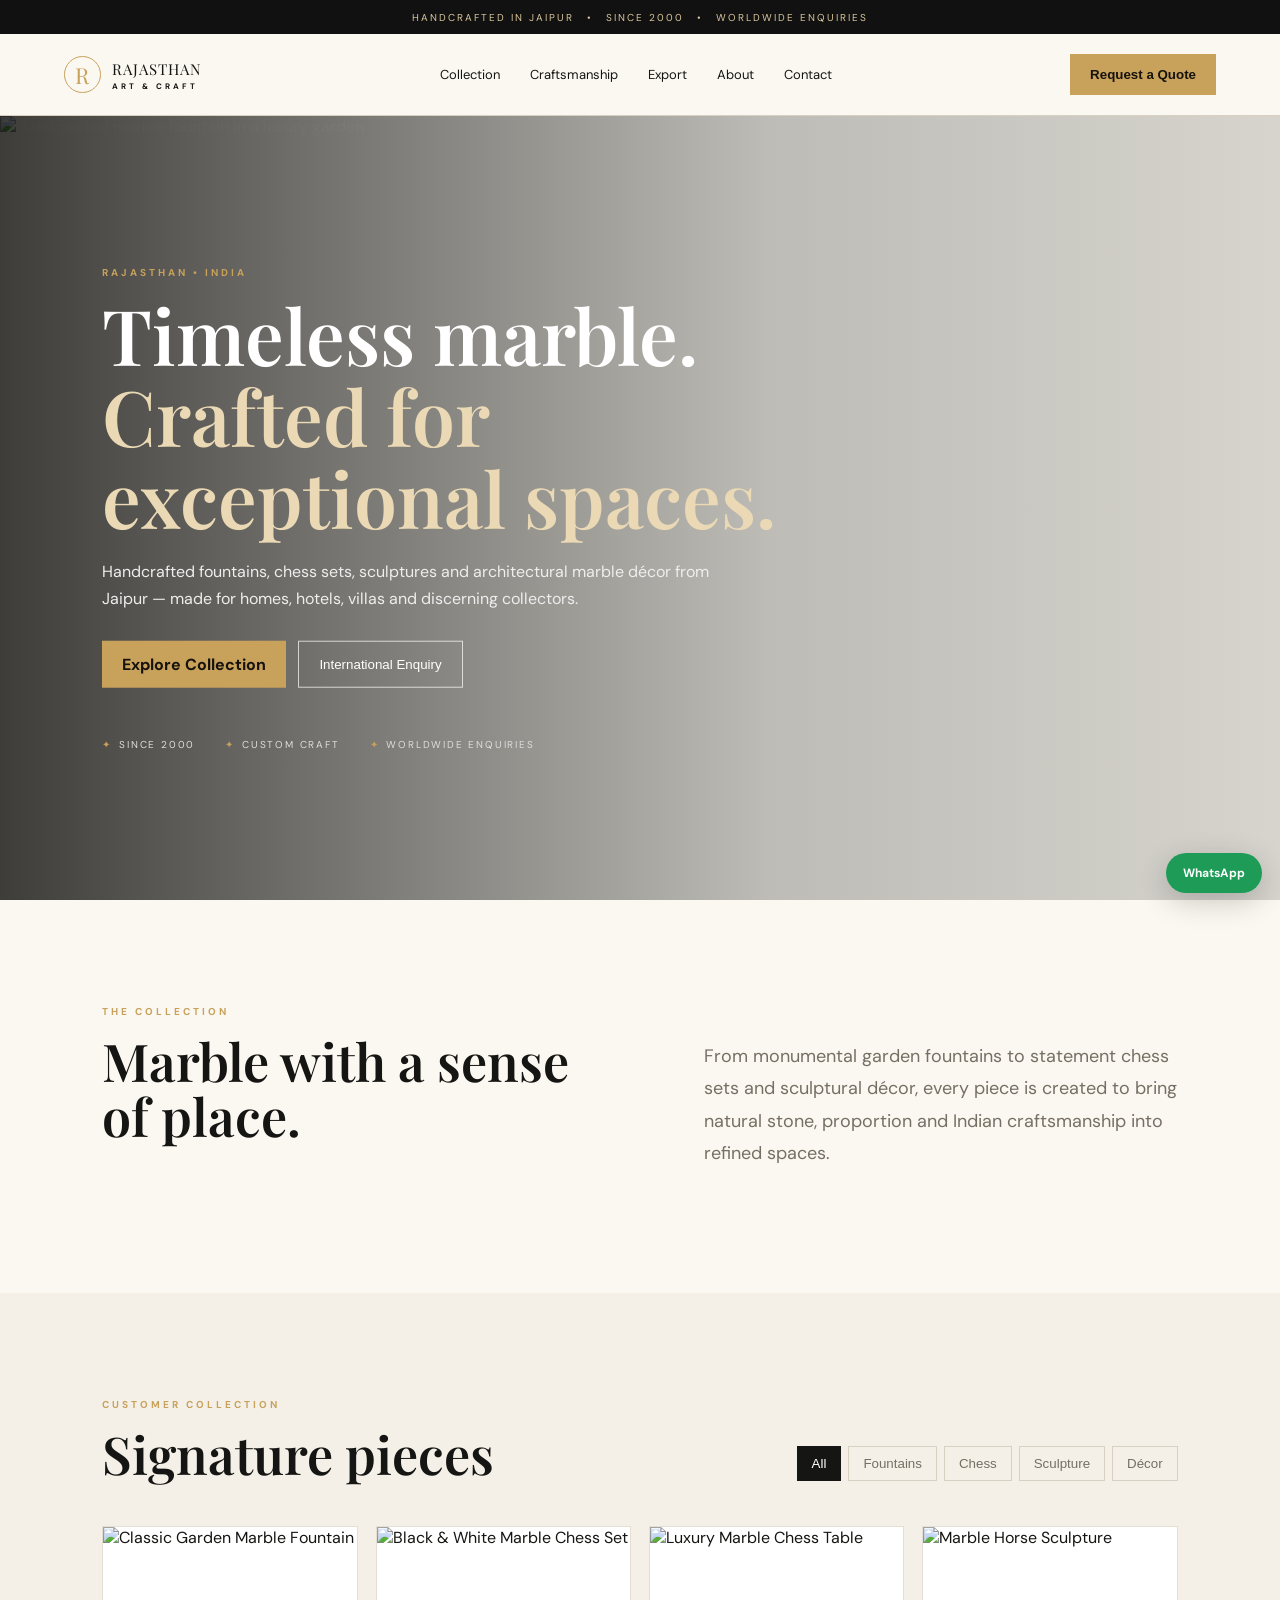
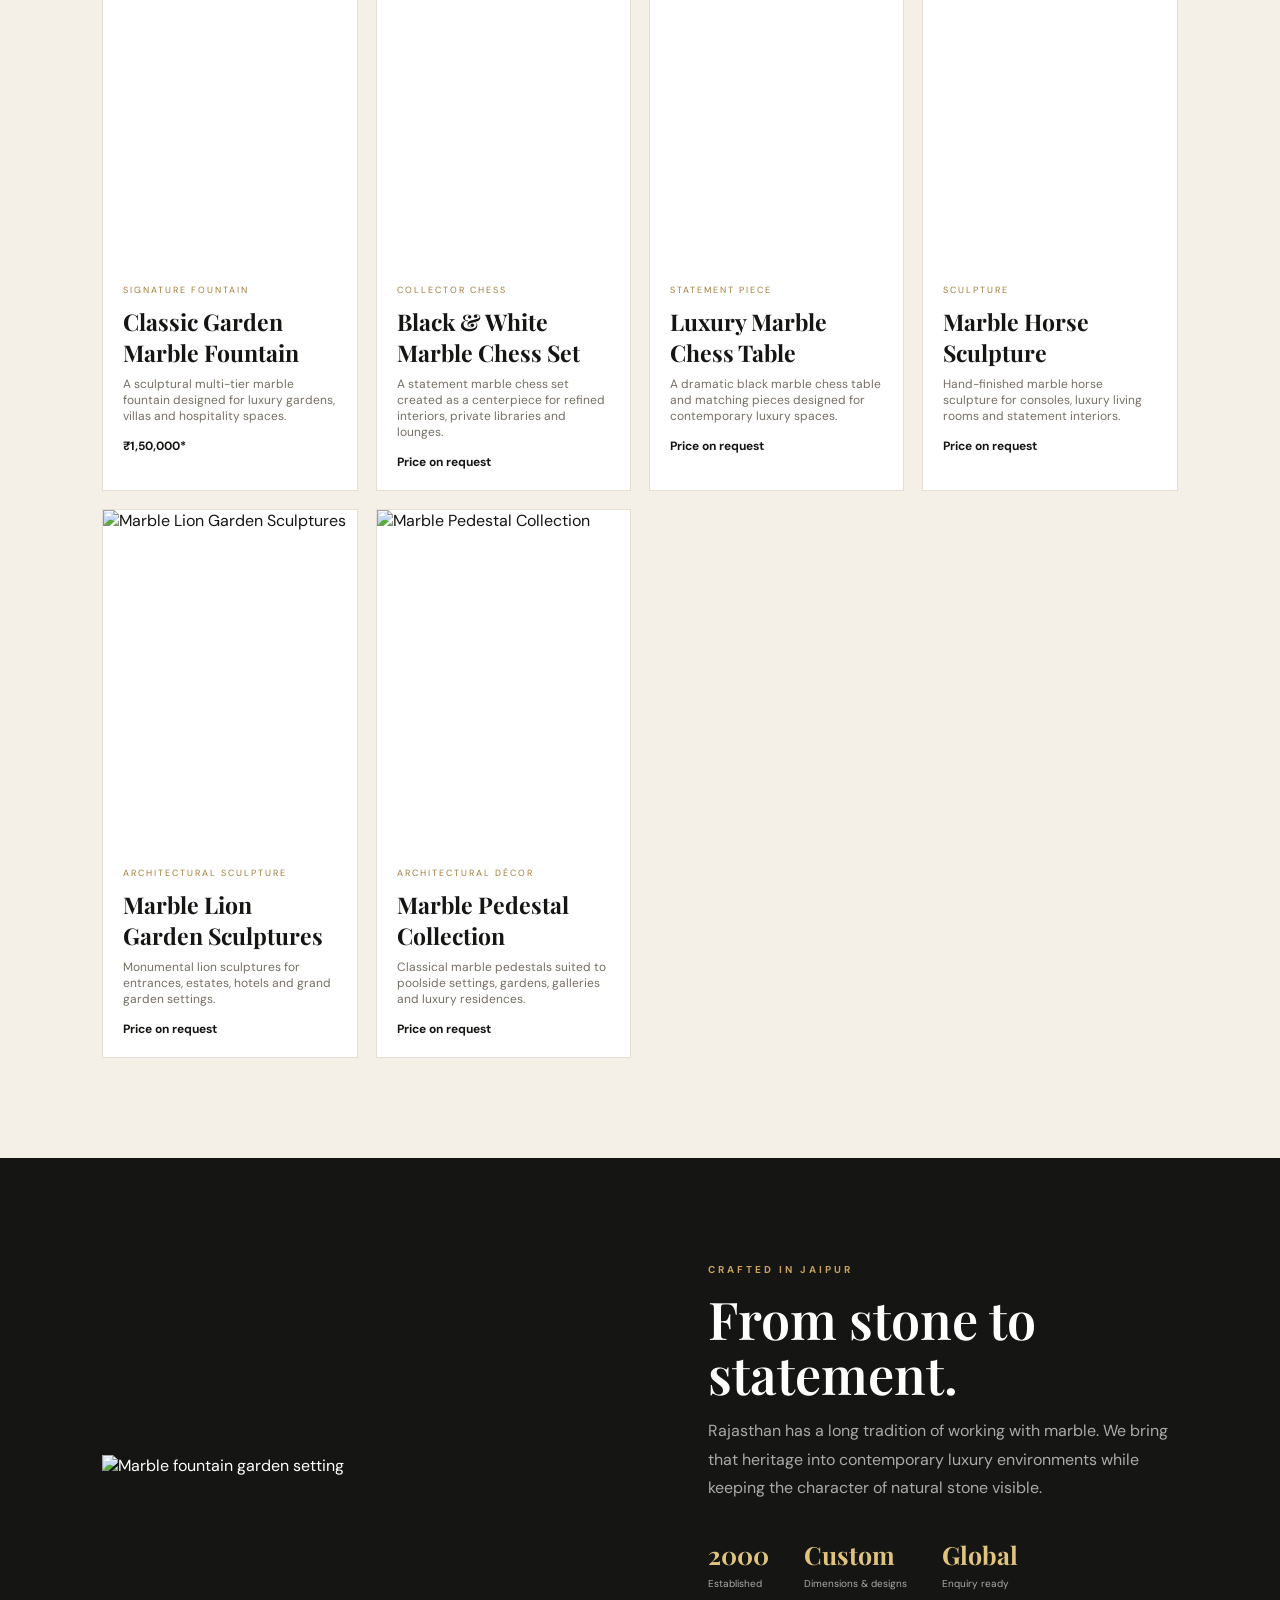
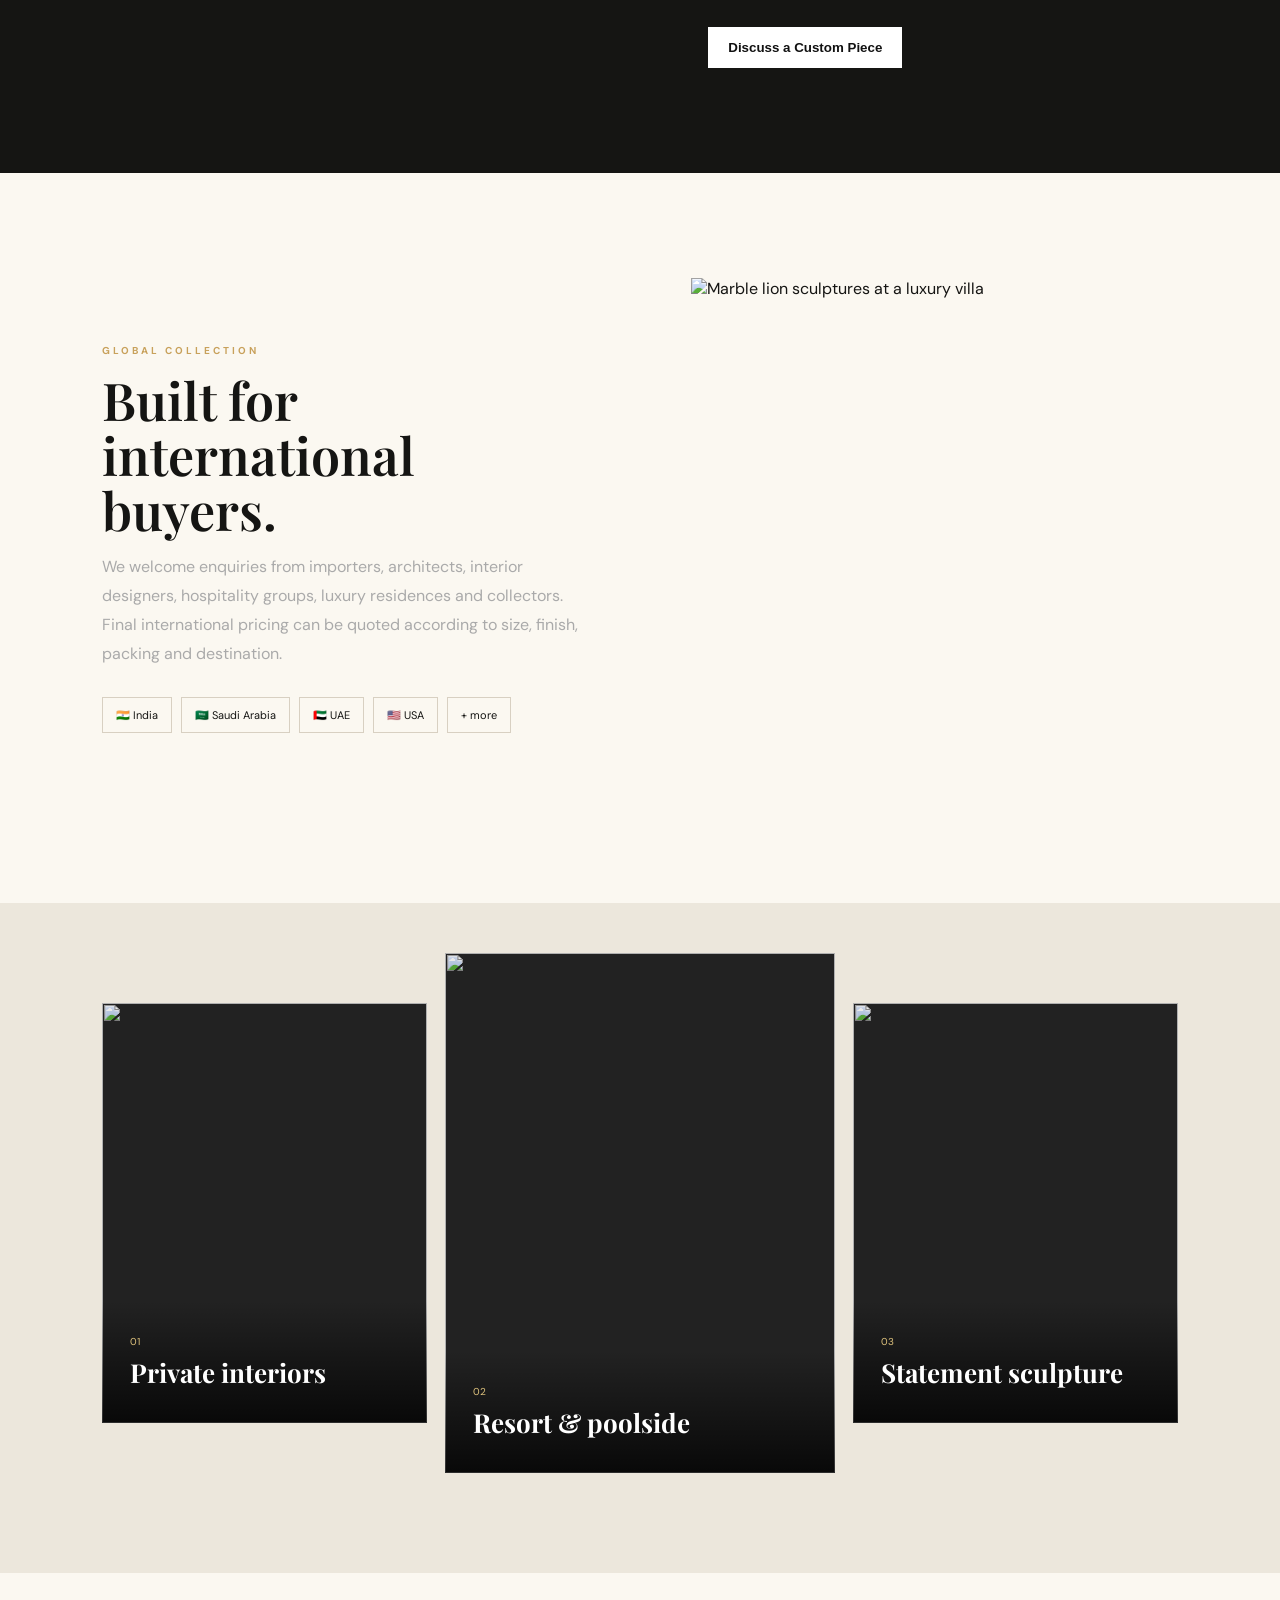
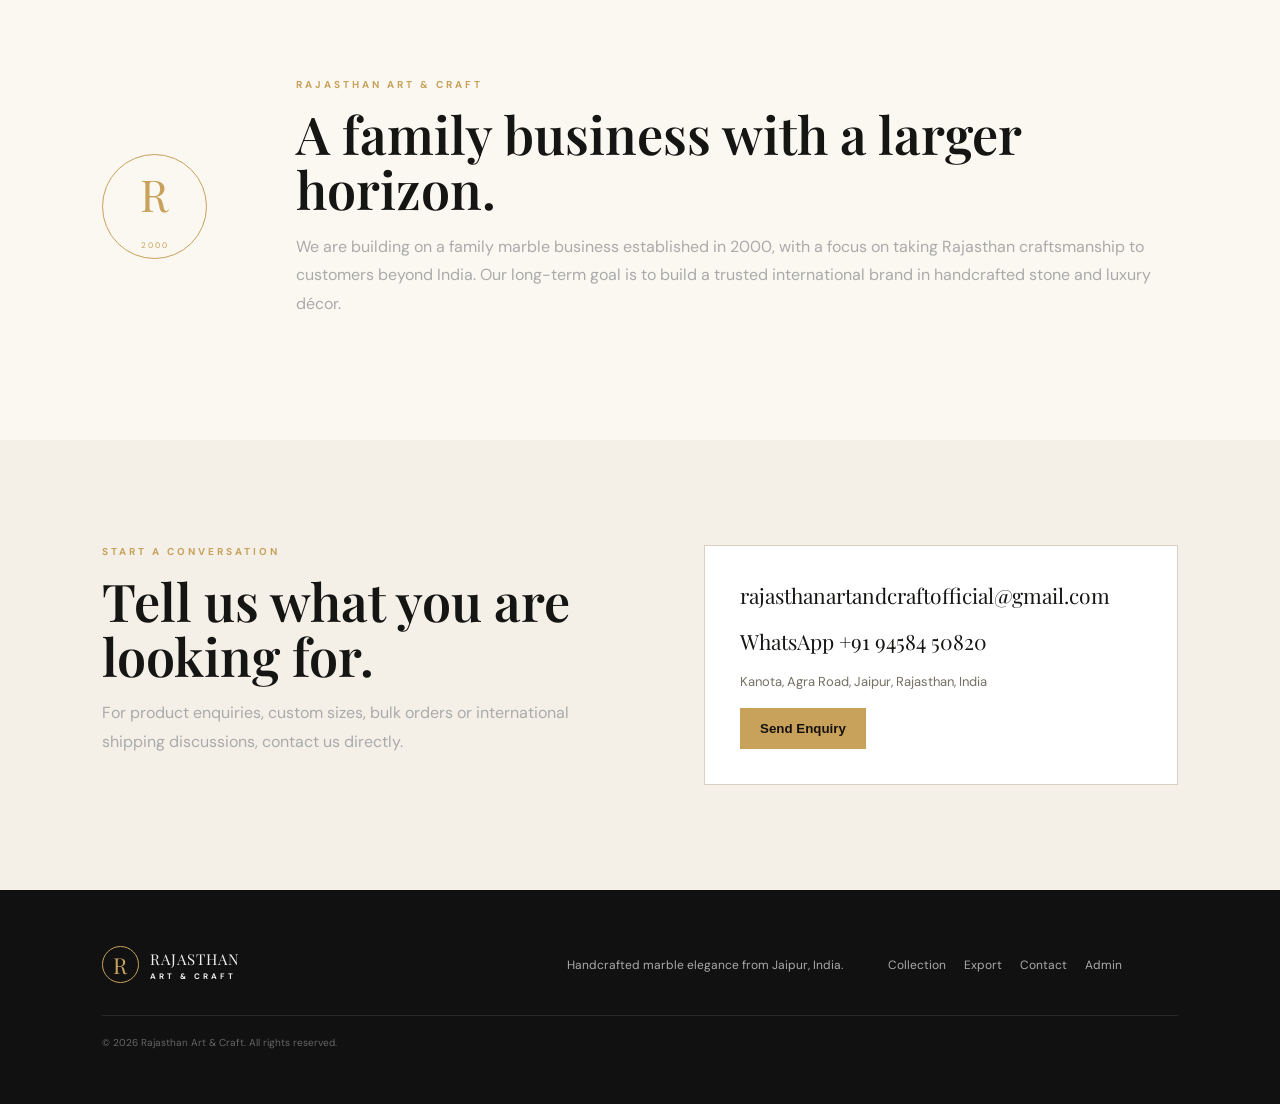
==== index.html @ fe8ddb17 "Add files via upload Rajasthan art and craft website" ====
<!doctype html>
<html lang="en">
<head>
<meta charset="utf-8"><meta name="viewport" content="width=device-width,initial-scale=1">
<meta name="description" content="Rajasthan Art & Craft — handcrafted marble fountains, chess, sculptures and architectural décor from Jaipur, India. Since 2000.">
<title>Rajasthan Art & Craft | Timeless Marble, Crafted in Jaipur</title>
<link rel="preconnect" href="https://fonts.googleapis.com"><link rel="preconnect" href="https://fonts.gstatic.com" crossorigin>
<link href="https://fonts.googleapis.com/css2?family=DM+Sans:wght@400;500;600;700&family=Playfair+Display:wght@500;600;700&display=swap" rel="stylesheet">
<link rel="stylesheet" href="style.css">
</head>
<body>
<div class="topbar">HANDCRAFTED IN JAIPUR <span>•</span> SINCE 2000 <span>•</span> WORLDWIDE ENQUIRIES</div>
<header class="nav"><a class="brand" href="#home"><span class="mark">R</span><span>RAJASTHAN <b>ART & CRAFT</b></span></a><button class="menu" aria-label="menu">☰</button><nav><a href="#collection">Collection</a><a href="#craft">Craftsmanship</a><a href="#export">Export</a><a href="#about">About</a><a href="#contact">Contact</a></nav><button class="navquote" onclick="openQuote()">Request a Quote</button></header>
<main>
<section id="home" class="hero"><img src="assets/fountain-hero.jpg" alt="Handcrafted marble fountain in a luxury garden"><div class="shade"></div><div class="heroCopy"><p class="eyebrow">RAJASTHAN • INDIA</p><h1>Timeless marble.<br><em>Crafted for exceptional spaces.</em></h1><p>Handcrafted fountains, chess sets, sculptures and architectural marble décor from Jaipur — made for homes, hotels, villas and discerning collectors.</p><div class="actions"><a class="goldbtn" href="#collection">Explore Collection</a><button class="linebtn" onclick="openQuote()">International Enquiry</button></div><div class="heroMeta"><span>Since 2000</span><span>Custom Craft</span><span>Worldwide Enquiries</span></div></div></section>
<section class="intro"><div><p class="eyebrow">THE COLLECTION</p><h2>Marble with a sense of place.</h2></div><p>From monumental garden fountains to statement chess sets and sculptural décor, every piece is created to bring natural stone, proportion and Indian craftsmanship into refined spaces.</p></section>
<section id="collection" class="collection"><div class="sectionHead"><div><p class="eyebrow">CUSTOMER COLLECTION</p><h2>Signature pieces</h2></div><div class="filters"><button class="active" data-cat="all">All</button><button data-cat="Fountains">Fountains</button><button data-cat="Chess">Chess</button><button data-cat="Sculpture">Sculpture</button><button data-cat="Décor">Décor</button></div></div><div class="grid" id="productGrid"></div></section>
<section id="craft" class="craft"><div class="craftImg"><img src="assets/marble-fountain-garden.jpg" alt="Marble fountain garden setting"></div><div class="craftCopy"><p class="eyebrow">CRAFTED IN JAIPUR</p><h2>From stone to statement.</h2><p>Rajasthan has a long tradition of working with marble. We bring that heritage into contemporary luxury environments while keeping the character of natural stone visible.</p><div class="stats"><div><strong>2000</strong><span>Established</span></div><div><strong>Custom</strong><span>Dimensions & designs</span></div><div><strong>Global</strong><span>Enquiry ready</span></div></div><button class="darkbtn" onclick="openQuote()">Discuss a Custom Piece</button></div></section>
<section id="export" class="export"><div><p class="eyebrow">GLOBAL COLLECTION</p><h2>Built for international buyers.</h2><p>We welcome enquiries from importers, architects, interior designers, hospitality groups, luxury residences and collectors. Final international pricing can be quoted according to size, finish, packing and destination.</p><div class="countryPills"><span>🇮🇳 India</span><span>🇸🇦 Saudi Arabia</span><span>🇦🇪 UAE</span><span>🇺🇸 USA</span><span>+ more</span></div></div><img src="assets/marble-lions.jpg" alt="Marble lion sculptures at a luxury villa"></section>
<section class="lifestyle"><div class="lifeCard"><img src="assets/marble-chess-library.jpg"><div><span>01</span><h3>Private interiors</h3></div></div><div class="lifeCard tall"><img src="assets/marble-pedestals.jpg"><div><span>02</span><h3>Resort & poolside</h3></div></div><div class="lifeCard"><img src="assets/marble-horse.jpg"><div><span>03</span><h3>Statement sculpture</h3></div></div></section>
<section id="about" class="about"><div class="seal">R<br><small>2000</small></div><div><p class="eyebrow">RAJASTHAN ART & CRAFT</p><h2>A family business with a larger horizon.</h2><p>We are building on a family marble business established in 2000, with a focus on taking Rajasthan craftsmanship to customers beyond India. Our long-term goal is to build a trusted international brand in handcrafted stone and luxury décor.</p></div></section>
<section id="contact" class="contact"><div><p class="eyebrow">START A CONVERSATION</p><h2>Tell us what you are looking for.</h2><p>For product enquiries, custom sizes, bulk orders or international shipping discussions, contact us directly.</p></div><div class="contactBox"><a href="mailto:rajasthanartandcraftofficial@gmail.com">rajasthanartandcraftofficial@gmail.com</a><a href="https://wa.me/919458450820" target="_blank">WhatsApp +91 94584 50820</a><span>Kanota, Agra Road, Jaipur, Rajasthan, India</span><button class="goldbtn" onclick="openQuote()">Send Enquiry</button></div></section>
</main>
<footer><div class="brand foot"><span class="mark">R</span><span>RAJASTHAN <b>ART & CRAFT</b></span></div><p>Handcrafted marble elegance from Jaipur, India.</p><div><a href="#collection">Collection</a><a href="#export">Export</a><a href="#contact">Contact</a><a href="admin.html">Admin</a></div><small>© 2026 Rajasthan Art & Craft. All rights reserved.</small></footer>
<div class="wa"><a href="https://wa.me/919458450820" target="_blank">WhatsApp</a></div>
<div class="modal" id="productModal"><div class="modalPanel"><button class="close" onclick="closeModal('productModal')">×</button><div id="productDetail"></div></div></div>
<div class="modal" id="quoteModal"><div class="quotePanel"><button class="close" onclick="closeModal('quoteModal')">×</button><p class="eyebrow">INTERNATIONAL ENQUIRY</p><h2>Request a quote</h2><p>Tell us the product, quantity and destination. We'll contact you directly.</p><form id="quoteForm"><input required name="name" placeholder="Your name"><input required name="country" placeholder="Country"><input name="product" placeholder="Product / collection"><input name="quantity" placeholder="Quantity"><textarea required name="message" placeholder="Message, size or requirements"></textarea><button class="goldbtn" type="submit">Send via Email</button></form><p class="tiny">Or email: rajasthanartandcraftofficial@gmail.com</p></div></div>
<script src="app.js"></script>
</body></html>
---- style.css ----
:root{--ink:#151513;--paper:#f4f0e8;--cream:#fbf8f1;--gold:#c8a15b;--gold2:#e0c47e;--muted:#756f64;--line:#d8d0c2}*{box-sizing:border-box}html{scroll-behavior:smooth}body{margin:0;background:var(--cream);color:var(--ink);font-family:'DM Sans',sans-serif}a{text-decoration:none;color:inherit}.topbar{height:34px;background:#111;color:#d9c69d;display:flex;align-items:center;justify-content:center;gap:13px;font-size:10px;letter-spacing:2px}.nav{height:82px;padding:0 5vw;display:flex;align-items:center;justify-content:space-between;background:rgba(251,248,241,.96);position:sticky;top:0;z-index:20;border-bottom:1px solid var(--line);backdrop-filter:blur(12px)}.brand{display:flex;align-items:center;gap:11px;font-family:'Playfair Display';font-size:15px;letter-spacing:1px}.brand b{display:block;font-family:'DM Sans';font-size:8px;letter-spacing:3px;margin-top:2px}.mark,.seal{width:37px;height:37px;border:1px solid var(--gold);border-radius:50%;display:grid;place-items:center;color:var(--gold);font-family:'Playfair Display';font-size:22px}.nav nav{display:flex;gap:30px;font-size:13px}.nav nav a:hover{color:#a27b39}.navquote,.goldbtn{background:var(--gold);border:0;color:#16130e;padding:13px 20px;font-weight:700;cursor:pointer}.menu{display:none;background:none;border:0;font-size:22px}.hero{height:calc(100vh - 116px);min-height:620px;position:relative;color:white;overflow:hidden}.hero>img{width:100%;height:100%;object-fit:cover}.shade{position:absolute;inset:0;background:linear-gradient(90deg,rgba(8,8,6,.78),rgba(8,8,6,.25) 60%,rgba(8,8,6,.15))}.heroCopy{position:absolute;left:8vw;top:50%;transform:translateY(-50%);max-width:700px}.eyebrow{font-size:10px;letter-spacing:3px;color:var(--gold);font-weight:700;margin:0 0 15px}.hero h1,h2{font-family:'Playfair Display';font-weight:600;line-height:1.06}.hero h1{font-size:clamp(45px,6vw,82px);margin:0 0 20px}.hero h1 em{color:#ead9b4;font-style:normal}.heroCopy>p:not(.eyebrow){font-size:16px;line-height:1.7;max-width:620px;color:#eee}.actions{display:flex;gap:12px;margin-top:28px}.linebtn{background:transparent;border:1px solid rgba(255,255,255,.7);color:#fff;padding:13px 20px;cursor:pointer}.heroMeta{display:flex;gap:30px;margin-top:50px;font-size:10px;letter-spacing:1.8px;text-transform:uppercase;color:#ddd}.heroMeta span:before{content:'✦';color:var(--gold);margin-right:7px}.intro,.sectionHead,.craft,.export,.about,.contact{padding:105px 8vw}.intro{display:grid;grid-template-columns:1fr 1fr;gap:10vw}.intro h2,.sectionHead h2,.craft h2,.export h2,.about h2,.contact h2{font-size:52px;margin:0}.intro>p{font-size:18px;line-height:1.8;color:var(--muted);margin-top:35px}.collection{background:var(--paper);padding-bottom:100px}.sectionHead{padding-bottom:45px;display:flex;align-items:end;justify-content:space-between}.filters{display:flex;gap:7px;flex-wrap:wrap;justify-content:flex-end}.filters button{border:1px solid var(--line);background:transparent;padding:9px 14px;color:var(--muted);cursor:pointer}.filters button.active,.filters button:hover{background:var(--ink);color:white;border-color:var(--ink)}.grid{display:grid;grid-template-columns:repeat(4,1fr);gap:18px;padding:0 8vw}.card{background:#fff;cursor:pointer;overflow:hidden;border:1px solid #e4ded3}.cardImg{height:330px;position:relative;overflow:hidden}.cardImg img{width:100%;height:100%;object-fit:cover;transition:transform .7s}.card:hover img{transform:scale(1.04)}.cardBody{padding:20px}.tag{font-size:9px;letter-spacing:2px;color:#a27b39;text-transform:uppercase}.card h3{font-family:'Playfair Display';font-size:23px;margin:8px 0}.card p{font-size:12px;color:var(--muted);margin:0 0 14px}.price{font-size:12px;font-weight:700}.craft{background:var(--ink);color:white;display:grid;grid-template-columns:1.1fr 1fr;gap:7vw;align-items:center}.craftImg img{width:100%;height:600px;object-fit:cover}.craftCopy>p:not(.eyebrow),.export p:not(.eyebrow),.about p:not(.eyebrow),.contact p:not(.eyebrow){line-height:1.8;color:#aaa}.stats{display:flex;gap:35px;margin:35px 0}.stats strong{display:block;font-family:'Playfair Display';font-size:25px;color:var(--gold2)}.stats span{font-size:10px;color:#aaa}.darkbtn{background:white;color:#111;border:0;padding:13px 20px;font-weight:700}.export{display:grid;grid-template-columns:1fr 1fr;gap:8vw;align-items:center}.export img{width:100%;height:520px;object-fit:cover}.countryPills{display:flex;gap:9px;flex-wrap:wrap;margin-top:28px}.countryPills span{padding:10px 13px;border:1px solid var(--line);font-size:11px}.lifestyle{padding:100px 8vw;display:grid;grid-template-columns:1fr 1.2fr 1fr;gap:18px;background:#ece7dc}.lifeCard{height:420px;position:relative;overflow:hidden;background:#222}.lifeCard.tall{height:520px;margin-top:-50px}.lifeCard img{width:100%;height:100%;object-fit:cover;opacity:.9;transition:transform .7s}.lifeCard:hover img{transform:scale(1.04)}.lifeCard div{position:absolute;bottom:0;left:0;right:0;padding:28px;background:linear-gradient(transparent,rgba(0,0,0,.75));color:#fff}.lifeCard span{color:var(--gold2);font-size:10px}.lifeCard h3{font-family:'Playfair Display';font-size:26px;margin:5px 0}.about{display:grid;grid-template-columns:130px 1fr;gap:5vw;align-items:center}.seal{width:105px;height:105px;font-size:44px}.seal small{font-family:'DM Sans';font-size:8px;letter-spacing:2px}.contact{background:var(--paper);display:grid;grid-template-columns:1fr 1fr;gap:10vw}.contactBox{background:white;border:1px solid var(--line);padding:35px;display:flex;flex-direction:column;gap:18px}.contactBox a{font-family:'Playfair Display';font-size:21px}.contactBox span{color:var(--muted);font-size:13px}.contactBox .goldbtn{align-self:flex-start}footer{background:#111;color:#aaa;padding:55px 8vw;display:grid;grid-template-columns:1.5fr 1fr 1fr;gap:30px;align-items:center}footer .brand{color:#eee}footer p{font-size:12px}footer div:last-of-type{display:flex;gap:18px;font-size:12px}footer small{grid-column:1/-1;font-size:10px;color:#666;border-top:1px solid #292929;padding-top:20px}.wa{position:fixed;right:18px;bottom:18px;z-index:25}.wa a{background:#1d9b57;color:white;padding:12px 17px;border-radius:30px;font-size:12px;font-weight:700;box-shadow:0 8px 30px #0003}.modal{display:none;position:fixed;inset:0;background:#000b;z-index:100;align-items:center;justify-content:center;padding:20px}.modal.open{display:flex}.modalPanel{background:var(--cream);max-width:1050px;width:100%;max-height:92vh;overflow:auto;position:relative}.close{position:absolute;right:15px;top:10px;background:#111;color:white;border:0;border-radius:50%;width:38px;height:38px;font-size:25px;z-index:2;cursor:pointer}.detail{display:grid;grid-template-columns:1.1fr 1fr}.detailGallery{background:#171717;padding:25px}.detailMain{width:100%;height:580px;object-fit:cover}.thumbs{display:flex;gap:8px;margin-top:8px;overflow:auto}.thumbs img{width:72px;height:72px;object-fit:cover;cursor:pointer;opacity:.65}.thumbs img:hover{opacity:1}.detailInfo{padding:60px 45px}.detailInfo h2{font-size:48px}.detailInfo p{line-height:1.7;color:var(--muted)}.specs{border-top:1px solid var(--line);border-bottom:1px solid var(--line);padding:15px 0;margin:25px 0}.specs div{display:flex;justify-content:space-between;padding:7px 0;font-size:12px}.quotePanel{background:var(--cream);padding:45px;max-width:560px;width:100%;position:relative}.quotePanel h2{font-size:44px;margin:0 0 12px}.quotePanel form{display:grid;gap:10px;margin-top:25px}.quotePanel input,.quotePanel textarea{border:1px solid var(--line);padding:14px;background:white;font:inherit}.quotePanel textarea{min-height:120px;resize:vertical}.tiny{font-size:10px;color:var(--muted)}
@media(max-width:900px){.nav nav,.navquote{display:none}.menu{display:block}.hero{min-height:680px}.heroCopy{left:7vw;right:7vw}.hero h1{font-size:47px}.heroMeta{gap:14px;flex-wrap:wrap}.intro,.craft,.export,.contact{grid-template-columns:1fr}.intro h2,.sectionHead h2,.craft h2,.export h2,.about h2,.contact h2{font-size:40px}.sectionHead{align-items:start;gap:25px;flex-direction:column}.filters{justify-content:flex-start}.grid{grid-template-columns:repeat(2,1fr)}.craftImg img,.export img{height:400px}.lifestyle{grid-template-columns:1fr}.lifeCard,.lifeCard.tall{height:400px;margin:0}.about{grid-template-columns:90px 1fr;padding-left:7vw;padding-right:7vw}footer{grid-template-columns:1fr}.detail{grid-template-columns:1fr}.detailMain{height:420px}.detailInfo{padding:35px}.detailInfo h2{font-size:38px}}
@media(max-width:560px){.topbar{font-size:8px}.nav{height:70px}.hero{height:calc(100vh - 104px)}.hero h1{font-size:39px}.heroCopy>p:not(.eyebrow){font-size:14px}.heroMeta{margin-top:28px;font-size:8px}.intro,.sectionHead,.craft,.export,.contact{padding:70px 7vw}.grid{grid-template-columns:1fr;padding:0 7vw}.cardImg{height:390px}.lifestyle{padding:70px 7vw}.about{padding-top:70px;padding-bottom:70px;grid-template-columns:1fr}.seal{margin-bottom:0}.contactBox{padding:24px}.detailMain{height:330px}}
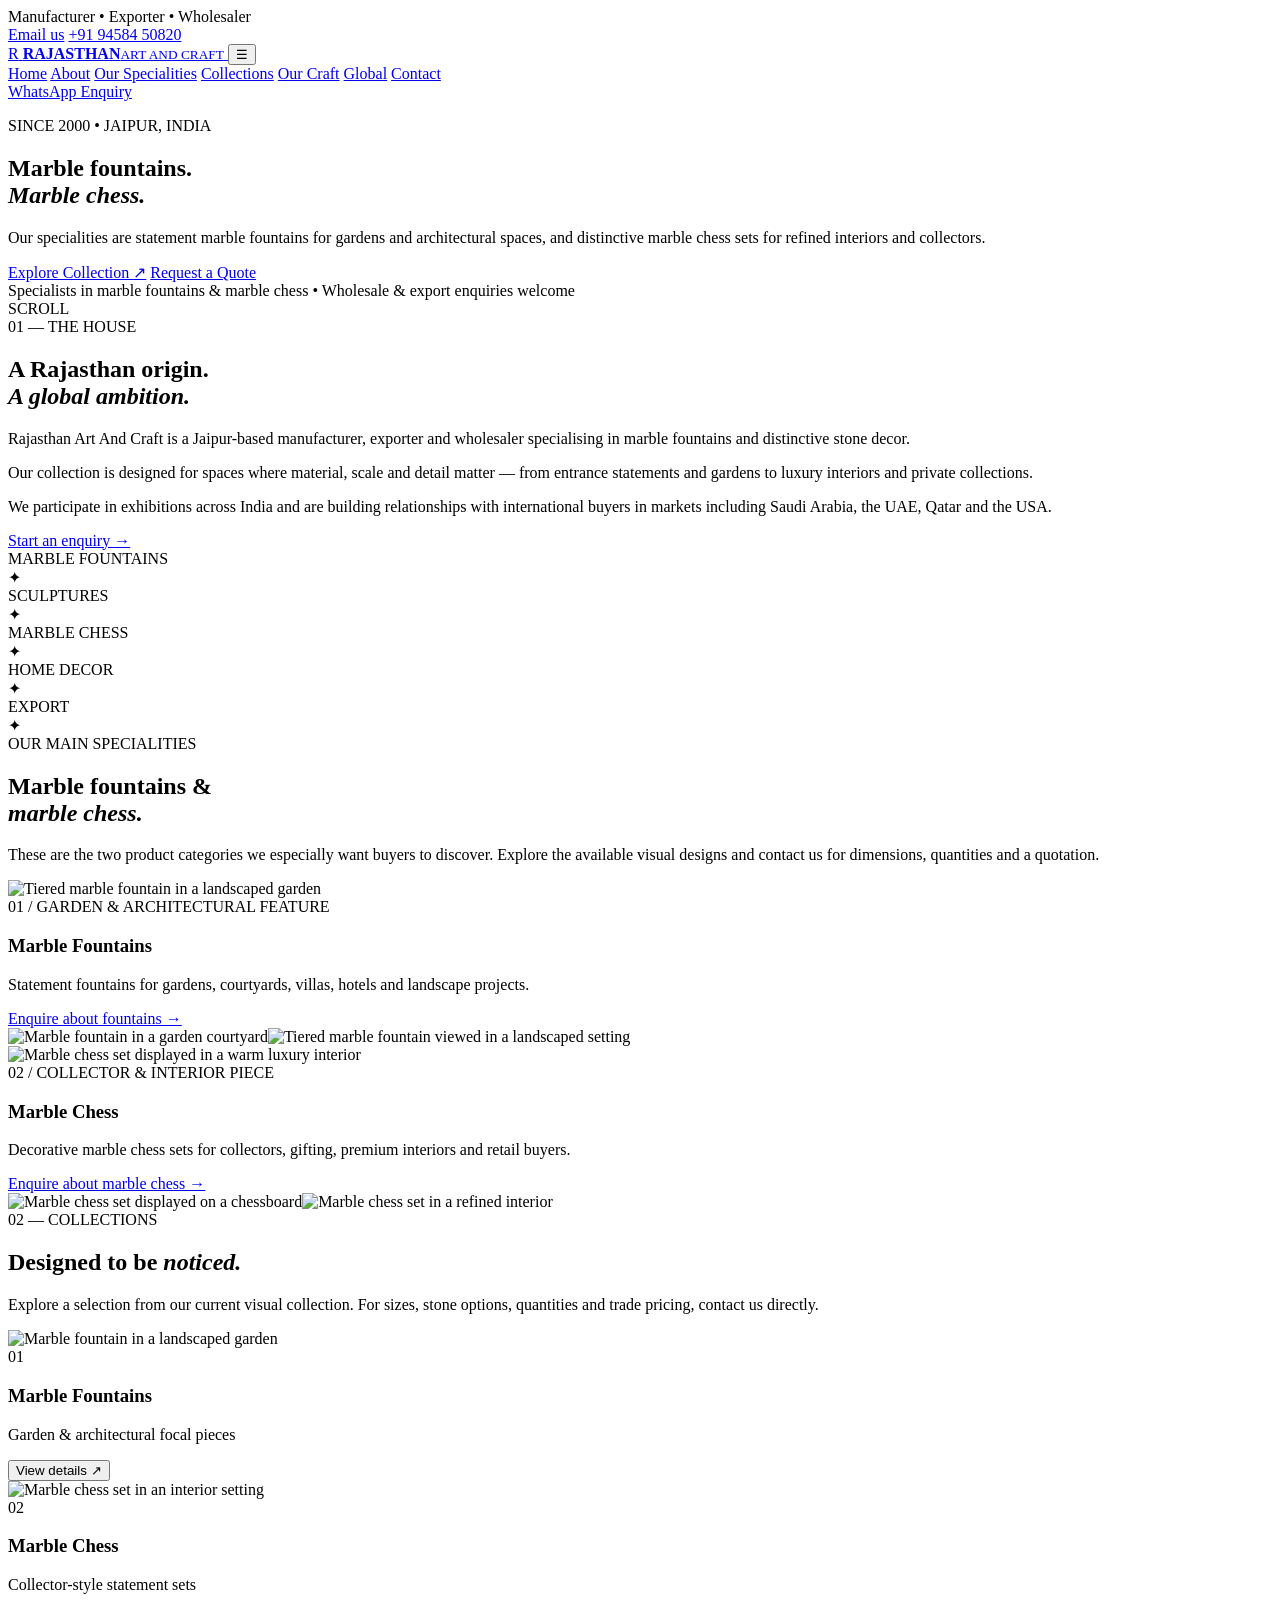
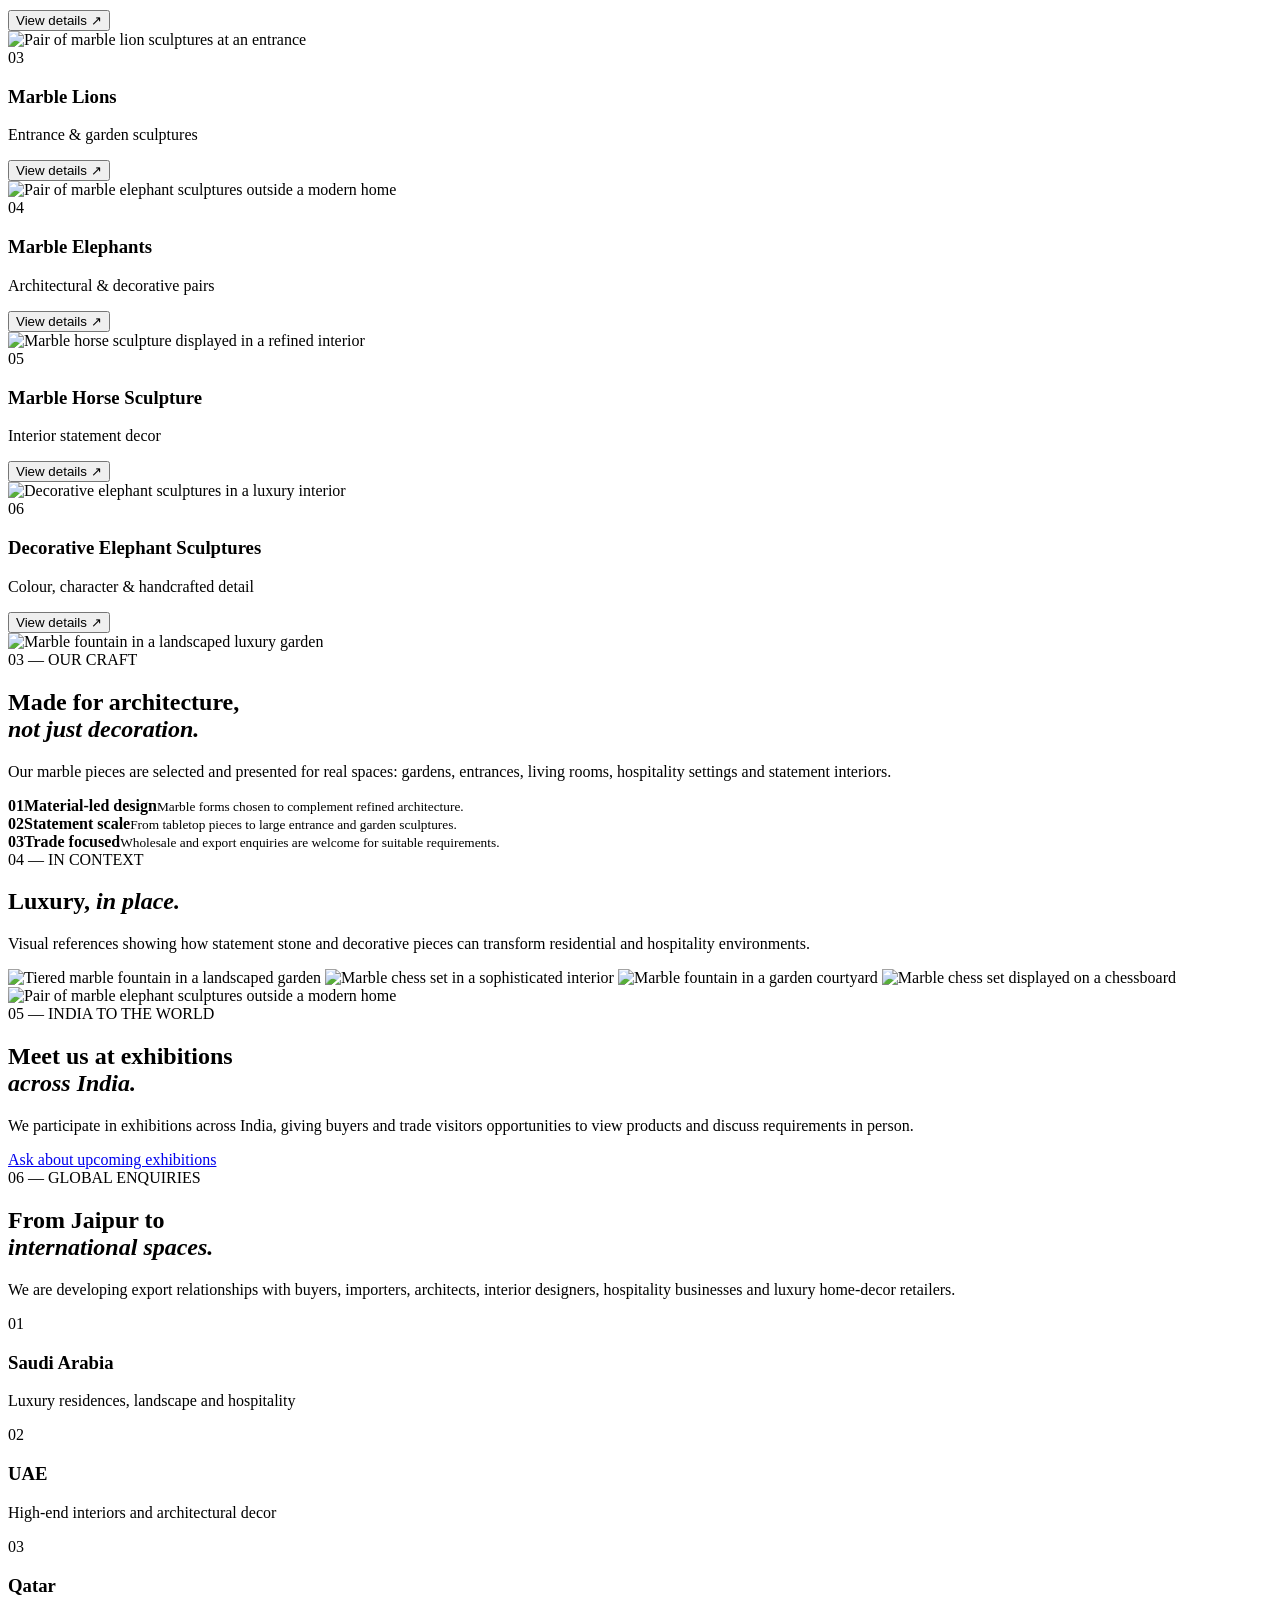
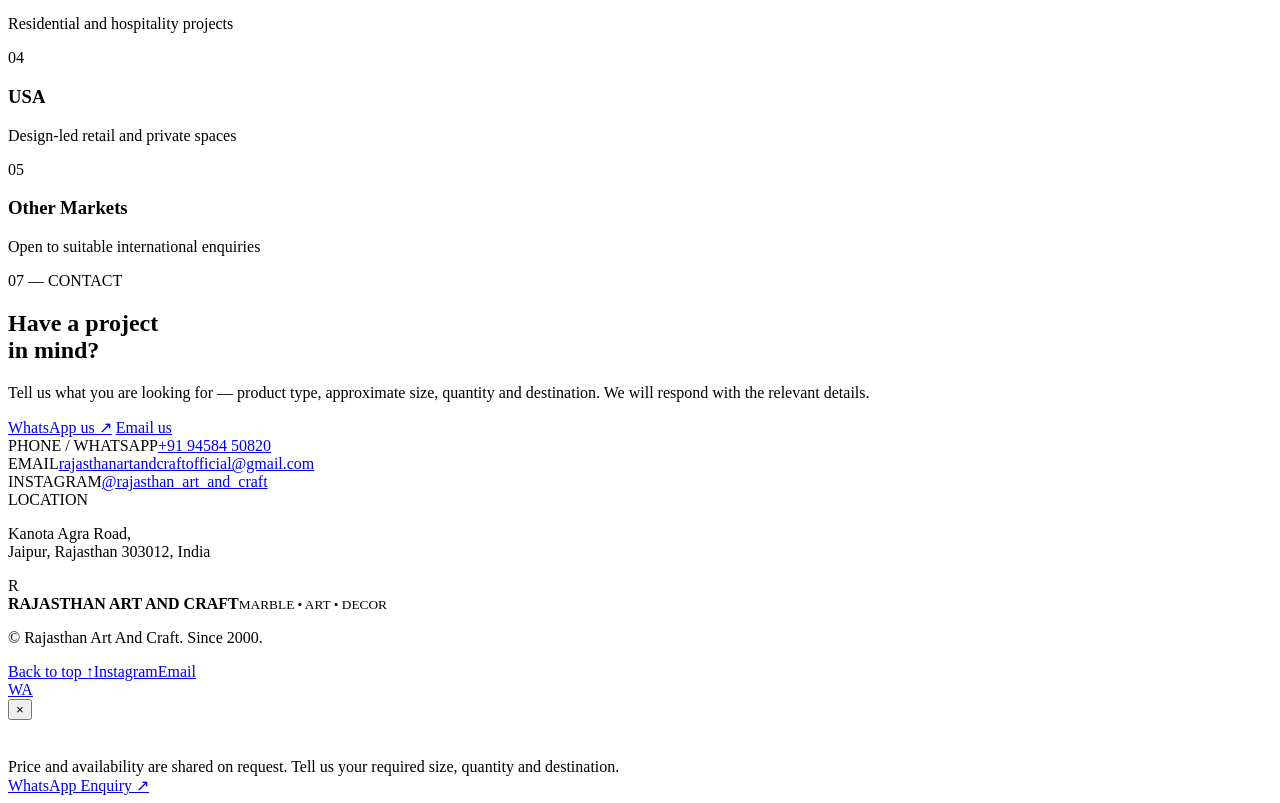
==== commit 959215f1: "Update index.html" ====
--- a/index.html
+++ b/index.html
@@ -1,29 +1,229 @@
-<!doctype html>
+<!DOCTYPE html>
 <html lang="en">
 <head>
-<meta charset="utf-8"><meta name="viewport" content="width=device-width,initial-scale=1">
-<meta name="description" content="Rajasthan Art & Craft — handcrafted marble fountains, chess, sculptures and architectural décor from Jaipur, India. Since 2000.">
-<title>Rajasthan Art & Craft | Timeless Marble, Crafted in Jaipur</title>
-<link rel="preconnect" href="https://fonts.googleapis.com"><link rel="preconnect" href="https://fonts.gstatic.com" crossorigin>
-<link href="https://fonts.googleapis.com/css2?family=DM+Sans:wght@400;500;600;700&family=Playfair+Display:wght@500;600;700&display=swap" rel="stylesheet">
-<link rel="stylesheet" href="style.css">
+<meta charset="UTF-8">
+<meta name="viewport" content="width=device-width, initial-scale=1.0">
+<meta name="description" content="Rajasthan Art And Craft — manufacturer, exporter and wholesaler of marble fountains, chess sets, sculptures and luxury home decor from Jaipur, Rajasthan, India.">
+<meta name="keywords" content="marble fountains, marble chess, marble sculptures, marble elephants, marble lions, marble horses, Jaipur marble exporter, Rajasthan Art And Craft">
+<meta name="theme-color" content="#11100e">
+<title>Rajasthan Art And Craft | Marble & Luxury Decor</title>
+<link rel="preconnect" href="https://fonts.googleapis.com">
+<link rel="preconnect" href="https://fonts.gstatic.com" crossorigin>
+<link href="https://fonts.googleapis.com/css2?family=Cormorant+Garamond:wght@500;600;700&family=Inter:wght@400;500;600;700&display=swap" rel="stylesheet">
+<link rel="stylesheet" href="styles.css">
 </head>
 <body>
-<div class="topbar">HANDCRAFTED IN JAIPUR <span>•</span> SINCE 2000 <span>•</span> WORLDWIDE ENQUIRIES</div>
-<header class="nav"><a class="brand" href="#home"><span class="mark">R</span><span>RAJASTHAN <b>ART & CRAFT</b></span></a><button class="menu" aria-label="menu">☰</button><nav><a href="#collection">Collection</a><a href="#craft">Craftsmanship</a><a href="#export">Export</a><a href="#about">About</a><a href="#contact">Contact</a></nav><button class="navquote" onclick="openQuote()">Request a Quote</button></header>
+<div class="topbar">
+  <div>Manufacturer • Exporter • Wholesaler</div>
+  <div class="toplinks">
+    <a href="mailto:rajasthanartandcraftofficial@gmail.com">Email us</a>
+    <a href="tel:+919458450820">+91 94584 50820</a>
+  </div>
+</div>
+
+<header class="site-header" id="home">
+  <a class="brand" href="#home" aria-label="Rajasthan Art And Craft home">
+    <span class="brand-mark">R</span>
+    <span><strong>RAJASTHAN</strong><small>ART AND CRAFT</small></span>
+  </a>
+  <button class="menu-toggle" aria-label="Open menu" aria-expanded="false">☰</button>
+  <nav class="nav" id="nav">
+    <a href="#home">Home</a>
+    <a href="#about">About</a>
+    <a href="#specialities">Our Specialities</a>
+    <a href="#collections">Collections</a>
+    <a href="#craft">Our Craft</a>
+    <a href="#global">Global</a>
+    <a href="#contact">Contact</a>
+  </nav>
+  <a class="header-cta" href="https://wa.me/919458450820?text=Hello%20Rajasthan%20Art%20And%20Craft%2C%20I%20would%20like%20to%20enquire%20about%20your%20products." target="_blank" rel="noopener">WhatsApp Enquiry</a>
+</header>
+
 <main>
-<section id="home" class="hero"><img src="assets/fountain-hero.jpg" alt="Handcrafted marble fountain in a luxury garden"><div class="shade"></div><div class="heroCopy"><p class="eyebrow">RAJASTHAN • INDIA</p><h1>Timeless marble.<br><em>Crafted for exceptional spaces.</em></h1><p>Handcrafted fountains, chess sets, sculptures and architectural marble décor from Jaipur — made for homes, hotels, villas and discerning collectors.</p><div class="actions"><a class="goldbtn" href="#collection">Explore Collection</a><button class="linebtn" onclick="openQuote()">International Enquiry</button></div><div class="heroMeta"><span>Since 2000</span><span>Custom Craft</span><span>Worldwide Enquiries</span></div></div></section>
-<section class="intro"><div><p class="eyebrow">THE COLLECTION</p><h2>Marble with a sense of place.</h2></div><p>From monumental garden fountains to statement chess sets and sculptural décor, every piece is created to bring natural stone, proportion and Indian craftsmanship into refined spaces.</p></section>
-<section id="collection" class="collection"><div class="sectionHead"><div><p class="eyebrow">CUSTOMER COLLECTION</p><h2>Signature pieces</h2></div><div class="filters"><button class="active" data-cat="all">All</button><button data-cat="Fountains">Fountains</button><button data-cat="Chess">Chess</button><button data-cat="Sculpture">Sculpture</button><button data-cat="Décor">Décor</button></div></div><div class="grid" id="productGrid"></div></section>
-<section id="craft" class="craft"><div class="craftImg"><img src="assets/marble-fountain-garden.jpg" alt="Marble fountain garden setting"></div><div class="craftCopy"><p class="eyebrow">CRAFTED IN JAIPUR</p><h2>From stone to statement.</h2><p>Rajasthan has a long tradition of working with marble. We bring that heritage into contemporary luxury environments while keeping the character of natural stone visible.</p><div class="stats"><div><strong>2000</strong><span>Established</span></div><div><strong>Custom</strong><span>Dimensions & designs</span></div><div><strong>Global</strong><span>Enquiry ready</span></div></div><button class="darkbtn" onclick="openQuote()">Discuss a Custom Piece</button></div></section>
-<section id="export" class="export"><div><p class="eyebrow">GLOBAL COLLECTION</p><h2>Built for international buyers.</h2><p>We welcome enquiries from importers, architects, interior designers, hospitality groups, luxury residences and collectors. Final international pricing can be quoted according to size, finish, packing and destination.</p><div class="countryPills"><span>🇮🇳 India</span><span>🇸🇦 Saudi Arabia</span><span>🇦🇪 UAE</span><span>🇺🇸 USA</span><span>+ more</span></div></div><img src="assets/marble-lions.jpg" alt="Marble lion sculptures at a luxury villa"></section>
-<section class="lifestyle"><div class="lifeCard"><img src="assets/marble-chess-library.jpg"><div><span>01</span><h3>Private interiors</h3></div></div><div class="lifeCard tall"><img src="assets/marble-pedestals.jpg"><div><span>02</span><h3>Resort & poolside</h3></div></div><div class="lifeCard"><img src="assets/marble-horse.jpg"><div><span>03</span><h3>Statement sculpture</h3></div></div></section>
-<section id="about" class="about"><div class="seal">R<br><small>2000</small></div><div><p class="eyebrow">RAJASTHAN ART & CRAFT</p><h2>A family business with a larger horizon.</h2><p>We are building on a family marble business established in 2000, with a focus on taking Rajasthan craftsmanship to customers beyond India. Our long-term goal is to build a trusted international brand in handcrafted stone and luxury décor.</p></div></section>
-<section id="contact" class="contact"><div><p class="eyebrow">START A CONVERSATION</p><h2>Tell us what you are looking for.</h2><p>For product enquiries, custom sizes, bulk orders or international shipping discussions, contact us directly.</p></div><div class="contactBox"><a href="mailto:rajasthanartandcraftofficial@gmail.com">rajasthanartandcraftofficial@gmail.com</a><a href="https://wa.me/919458450820" target="_blank">WhatsApp +91 94584 50820</a><span>Kanota, Agra Road, Jaipur, Rajasthan, India</span><button class="goldbtn" onclick="openQuote()">Send Enquiry</button></div></section>
+<section class="hero">
+  <div class="hero-image" role="img" aria-label="Marble fountain in a luxury garden"></div>
+  <div class="hero-overlay"></div>
+  <div class="hero-content reveal">
+    <p class="eyebrow">SINCE 2000 • JAIPUR, INDIA</p>
+    <h1>Marble fountains.<br><em>Marble chess.</em></h1>
+    <p class="hero-copy">Our specialities are statement marble fountains for gardens and architectural spaces, and distinctive marble chess sets for refined interiors and collectors.</p>
+    <div class="hero-actions">
+      <a class="btn btn-light" href="#collections">Explore Collection <span>↗</span></a>
+      <a class="btn btn-outline" href="https://wa.me/919458450820?text=Hello%20Rajasthan%20Art%20And%20Craft%2C%20please%20share%20your%20latest%20collection." target="_blank" rel="noopener">Request a Quote</a>
+    </div>
+    <div class="hero-note"><span class="dot"></span> Specialists in marble fountains & marble chess • Wholesale & export enquiries welcome</div>
+  </div>
+  <div class="scroll-hint">SCROLL <span></span></div>
+</section>
+
+<section class="intro section" id="about">
+  <div class="section-kicker">01 — THE HOUSE</div>
+  <div class="intro-grid">
+    <div class="reveal">
+      <h2>A Rajasthan origin.<br><em>A global ambition.</em></h2>
+    </div>
+    <div class="intro-copy reveal">
+      <p class="lead">Rajasthan Art And Craft is a Jaipur-based manufacturer, exporter and wholesaler specialising in marble fountains and distinctive stone decor.</p>
+      <p>Our collection is designed for spaces where material, scale and detail matter — from entrance statements and gardens to luxury interiors and private collections.</p>
+      <p>We participate in exhibitions across India and are building relationships with international buyers in markets including Saudi Arabia, the UAE, Qatar and the USA.</p>
+      <a class="text-link" href="#contact">Start an enquiry <span>→</span></a>
+    </div>
+  </div>
+</section>
+
+<section class="marquee" aria-label="Company capabilities">
+  <div>MARBLE FOUNTAINS</div><span>✦</span><div>SCULPTURES</div><span>✦</span><div>MARBLE CHESS</div><span>✦</span><div>HOME DECOR</div><span>✦</span><div>EXPORT</div><span>✦</span>
+</section>
+
+<section class="specialities section" id="specialities">
+  <div class="section-head reveal">
+    <div><div class="section-kicker">OUR MAIN SPECIALITIES</div><h2>Marble fountains &<br><em>marble chess.</em></h2></div>
+    <p>These are the two product categories we especially want buyers to discover. Explore the available visual designs and contact us for dimensions, quantities and a quotation.</p>
+  </div>
+  <div class="speciality-grid">
+    <article class="speciality-card reveal">
+      <div class="speciality-photo-main"><img src="assets/product-5.jpg" alt="Tiered marble fountain in a landscaped garden" loading="lazy"></div>
+      <div class="speciality-copy"><span>01 / GARDEN & ARCHITECTURAL FEATURE</span><h3>Marble Fountains</h3><p>Statement fountains for gardens, courtyards, villas, hotels and landscape projects.</p><a class="text-link" href="https://wa.me/919458450820?text=Hello%20Rajasthan%20Art%20And%20Craft%2C%20I%20am%20interested%20in%20marble%20fountains.%20Please%20share%20available%20designs%20and%20a%20quotation." target="_blank" rel="noopener">Enquire about fountains →</a></div>
+      <div class="speciality-thumbs"><img src="assets/product-9.jpg" alt="Marble fountain in a garden courtyard" loading="lazy"><img src="assets/product-5.jpg" alt="Tiered marble fountain viewed in a landscaped setting" loading="lazy"></div>
+    </article>
+    <article class="speciality-card reveal">
+      <div class="speciality-photo-main chess-photo"><img src="assets/product-3.jpg" alt="Marble chess set displayed in a warm luxury interior" loading="lazy"></div>
+      <div class="speciality-copy"><span>02 / COLLECTOR & INTERIOR PIECE</span><h3>Marble Chess</h3><p>Decorative marble chess sets for collectors, gifting, premium interiors and retail buyers.</p><a class="text-link" href="https://wa.me/919458450820?text=Hello%20Rajasthan%20Art%20And%20Craft%2C%20I%20am%20interested%20in%20marble%20chess%20sets.%20Please%20share%20available%20designs%20and%20a%20quotation." target="_blank" rel="noopener">Enquire about marble chess →</a></div>
+      <div class="speciality-thumbs chess-thumbs"><img src="assets/product-4.jpg" alt="Marble chess set displayed on a chessboard" loading="lazy"><img src="assets/product-3.jpg" alt="Marble chess set in a refined interior" loading="lazy"></div>
+    </article>
+  </div>
+</section>
+
+<section class="collections section" id="collections">
+  <div class="section-head reveal">
+    <div><div class="section-kicker">02 — COLLECTIONS</div><h2>Designed to be <em>noticed.</em></h2></div>
+    <p>Explore a selection from our current visual collection. For sizes, stone options, quantities and trade pricing, contact us directly.</p>
+  </div>
+  <div class="product-grid">
+    <article class="product-card product-large reveal" data-product="0">
+      <img src="assets/product-5.jpg" alt="Marble fountain in a landscaped garden" loading="lazy">
+      <div class="product-info"><span>01</span><h3>Marble Fountains</h3><p>Garden & architectural focal pieces</p><button>View details ↗</button></div>
+    </article>
+    <article class="product-card reveal" data-product="1">
+      <img src="assets/product-3.jpg" alt="Marble chess set in an interior setting" loading="lazy">
+      <div class="product-info"><span>02</span><h3>Marble Chess</h3><p>Collector-style statement sets</p><button>View details ↗</button></div>
+    </article>
+    <article class="product-card reveal" data-product="2">
+      <img src="assets/product-6.jpg" alt="Pair of marble lion sculptures at an entrance" loading="lazy">
+      <div class="product-info"><span>03</span><h3>Marble Lions</h3><p>Entrance & garden sculptures</p><button>View details ↗</button></div>
+    </article>
+    <article class="product-card reveal" data-product="3">
+      <img src="assets/product-1.jpg" alt="Pair of marble elephant sculptures outside a modern home" loading="lazy">
+      <div class="product-info"><span>04</span><h3>Marble Elephants</h3><p>Architectural & decorative pairs</p><button>View details ↗</button></div>
+    </article>
+    <article class="product-card reveal" data-product="4">
+      <img src="assets/product-7.jpg" alt="Marble horse sculpture displayed in a refined interior" loading="lazy">
+      <div class="product-info"><span>05</span><h3>Marble Horse Sculpture</h3><p>Interior statement decor</p><button>View details ↗</button></div>
+    </article>
+    <article class="product-card product-wide reveal" data-product="5">
+      <img src="assets/product-10.jpg" alt="Decorative elephant sculptures in a luxury interior" loading="lazy">
+      <div class="product-info"><span>06</span><h3>Decorative Elephant Sculptures</h3><p>Colour, character & handcrafted detail</p><button>View details ↗</button></div>
+    </article>
+  </div>
+</section>
+
+<section class="feature section" id="craft">
+  <div class="feature-image reveal"><img src="assets/product-9.jpg" alt="Marble fountain in a landscaped luxury garden" loading="lazy"></div>
+  <div class="feature-copy reveal">
+    <div class="section-kicker">03 — OUR CRAFT</div>
+    <h2>Made for architecture,<br><em>not just decoration.</em></h2>
+    <p>Our marble pieces are selected and presented for real spaces: gardens, entrances, living rooms, hospitality settings and statement interiors.</p>
+    <div class="quality-list">
+      <div><b>01</b><span><strong>Material-led design</strong><small>Marble forms chosen to complement refined architecture.</small></span></div>
+      <div><b>02</b><span><strong>Statement scale</strong><small>From tabletop pieces to large entrance and garden sculptures.</small></span></div>
+      <div><b>03</b><span><strong>Trade focused</strong><small>Wholesale and export enquiries are welcome for suitable requirements.</small></span></div>
+    </div>
+  </div>
+</section>
+
+<section class="gallery section">
+  <div class="section-head reveal">
+    <div><div class="section-kicker">04 — IN CONTEXT</div><h2>Luxury, <em>in place.</em></h2></div>
+    <p>Visual references showing how statement stone and decorative pieces can transform residential and hospitality environments.</p>
+  </div>
+  <div class="gallery-grid">
+    <img class="g1 reveal" src="assets/product-5.jpg" alt="Tiered marble fountain in a landscaped garden" loading="lazy">
+    <img class="g2 reveal" src="assets/product-3.jpg" alt="Marble chess set in a sophisticated interior" loading="lazy">
+    <img class="g3 reveal" src="assets/product-9.jpg" alt="Marble fountain in a garden courtyard" loading="lazy">
+    <img class="g4 reveal" src="assets/product-4.jpg" alt="Marble chess set displayed on a chessboard" loading="lazy">
+    <img class="g5 reveal" src="assets/product-1.jpg" alt="Pair of marble elephant sculptures outside a modern home" loading="lazy">
+  </div>
+</section>
+
+<section class="exhibition section">
+  <div class="exhibition-inner reveal">
+    <div class="section-kicker">05 — INDIA TO THE WORLD</div>
+    <h2>Meet us at exhibitions<br><em>across India.</em></h2>
+    <p>We participate in exhibitions across India, giving buyers and trade visitors opportunities to view products and discuss requirements in person.</p>
+    <a class="btn btn-dark" href="#contact">Ask about upcoming exhibitions</a>
+  </div>
+</section>
+
+<section class="global section" id="global">
+  <div class="section-head reveal">
+    <div><div class="section-kicker">06 — GLOBAL ENQUIRIES</div><h2>From Jaipur to<br><em>international spaces.</em></h2></div>
+    <p>We are developing export relationships with buyers, importers, architects, interior designers, hospitality businesses and luxury home-decor retailers.</p>
+  </div>
+  <div class="markets">
+    <div class="market reveal"><span>01</span><h3>Saudi Arabia</h3><p>Luxury residences, landscape and hospitality</p></div>
+    <div class="market reveal"><span>02</span><h3>UAE</h3><p>High-end interiors and architectural decor</p></div>
+    <div class="market reveal"><span>03</span><h3>Qatar</h3><p>Residential and hospitality projects</p></div>
+    <div class="market reveal"><span>04</span><h3>USA</h3><p>Design-led retail and private spaces</p></div>
+    <div class="market reveal"><span>05</span><h3>Other Markets</h3><p>Open to suitable international enquiries</p></div>
+  </div>
+</section>
+
+<section class="contact section" id="contact">
+  <div class="contact-card reveal">
+    <div class="contact-main">
+      <div class="section-kicker">07 — CONTACT</div>
+      <h2>Have a project<br>in mind?</h2>
+      <p>Tell us what you are looking for — product type, approximate size, quantity and destination. We will respond with the relevant details.</p>
+      <div class="contact-actions">
+        <a class="btn btn-light" href="https://wa.me/919458450820?text=Hello%20Rajasthan%20Art%20And%20Craft%2C%20I%20would%20like%20to%20make%20an%20enquiry." target="_blank" rel="noopener">WhatsApp us ↗</a>
+        <a class="btn btn-outline-light" href="mailto:rajasthanartandcraftofficial@gmail.com">Email us</a>
+      </div>
+    </div>
+    <div class="contact-details">
+      <div><span>PHONE / WHATSAPP</span><a href="tel:+919458450820">+91 94584 50820</a></div>
+      <div><span>EMAIL</span><a href="mailto:rajasthanartandcraftofficial@gmail.com">rajasthanartandcraftofficial@gmail.com</a></div>
+      <div><span>INSTAGRAM</span><a href="https://instagram.com/rajasthan_art_and_craft" target="_blank" rel="noopener">@rajasthan_art_and_craft</a></div>
+      <div><span>LOCATION</span><p>Kanota Agra Road,<br>Jaipur, Rajasthan 303012, India</p></div>
+    </div>
+  </div>
+</section>
 </main>
-<footer><div class="brand foot"><span class="mark">R</span><span>RAJASTHAN <b>ART & CRAFT</b></span></div><p>Handcrafted marble elegance from Jaipur, India.</p><div><a href="#collection">Collection</a><a href="#export">Export</a><a href="#contact">Contact</a><a href="admin.html">Admin</a></div><small>© 2026 Rajasthan Art & Craft. All rights reserved.</small></footer>
-<div class="wa"><a href="https://wa.me/919458450820" target="_blank">WhatsApp</a></div>
-<div class="modal" id="productModal"><div class="modalPanel"><button class="close" onclick="closeModal('productModal')">×</button><div id="productDetail"></div></div></div>
-<div class="modal" id="quoteModal"><div class="quotePanel"><button class="close" onclick="closeModal('quoteModal')">×</button><p class="eyebrow">INTERNATIONAL ENQUIRY</p><h2>Request a quote</h2><p>Tell us the product, quantity and destination. We'll contact you directly.</p><form id="quoteForm"><input required name="name" placeholder="Your name"><input required name="country" placeholder="Country"><input name="product" placeholder="Product / collection"><input name="quantity" placeholder="Quantity"><textarea required name="message" placeholder="Message, size or requirements"></textarea><button class="goldbtn" type="submit">Send via Email</button></form><p class="tiny">Or email: rajasthanartandcraftofficial@gmail.com</p></div></div>
-<script src="app.js"></script>
-</body></html>
+
+<footer>
+  <div class="footer-brand"><span class="brand-mark">R</span><div><strong>RAJASTHAN ART AND CRAFT</strong><small>MARBLE • ART • DECOR</small></div></div>
+  <p>© <span id="year"></span> Rajasthan Art And Craft. Since 2000.</p>
+  <div class="footer-links"><a href="#home">Back to top ↑</a><a href="https://instagram.com/rajasthan_art_and_craft" target="_blank" rel="noopener">Instagram</a><a href="mailto:rajasthanartandcraftofficial@gmail.com">Email</a></div>
+</footer>
+
+<div class="floating-wa"><a href="https://wa.me/919458450820?text=Hello%20Rajasthan%20Art%20And%20Craft%2C%20I%20would%20like%20to%20enquire%20about%20your%20collection." target="_blank" rel="noopener" aria-label="WhatsApp">WA</a></div>
+
+<div class="modal" id="productModal" aria-hidden="true">
+  <div class="modal-backdrop" aria-label="Close product details"></div>
+  <div class="modal-box" role="dialog" aria-modal="true">
+    <button class="modal-close" aria-label="Close">×</button>
+    <div class="modal-image"><img id="modalImg" src="" alt=""></div>
+    <div class="modal-copy">
+      <div class="section-kicker" id="modalNumber"></div>
+      <h2 id="modalTitle"></h2>
+      <p id="modalText"></p>
+      <div class="modal-note">Price and availability are shared on request. Tell us your required size, quantity and destination.</div>
+      <a class="btn btn-dark" id="modalWhatsApp" href="#" target="_blank" rel="noopener">WhatsApp Enquiry ↗</a>
+    </div>
+  </div>
+</div>
+
+<script src="script.js"></script>
+</body>
+</html>
+
+
